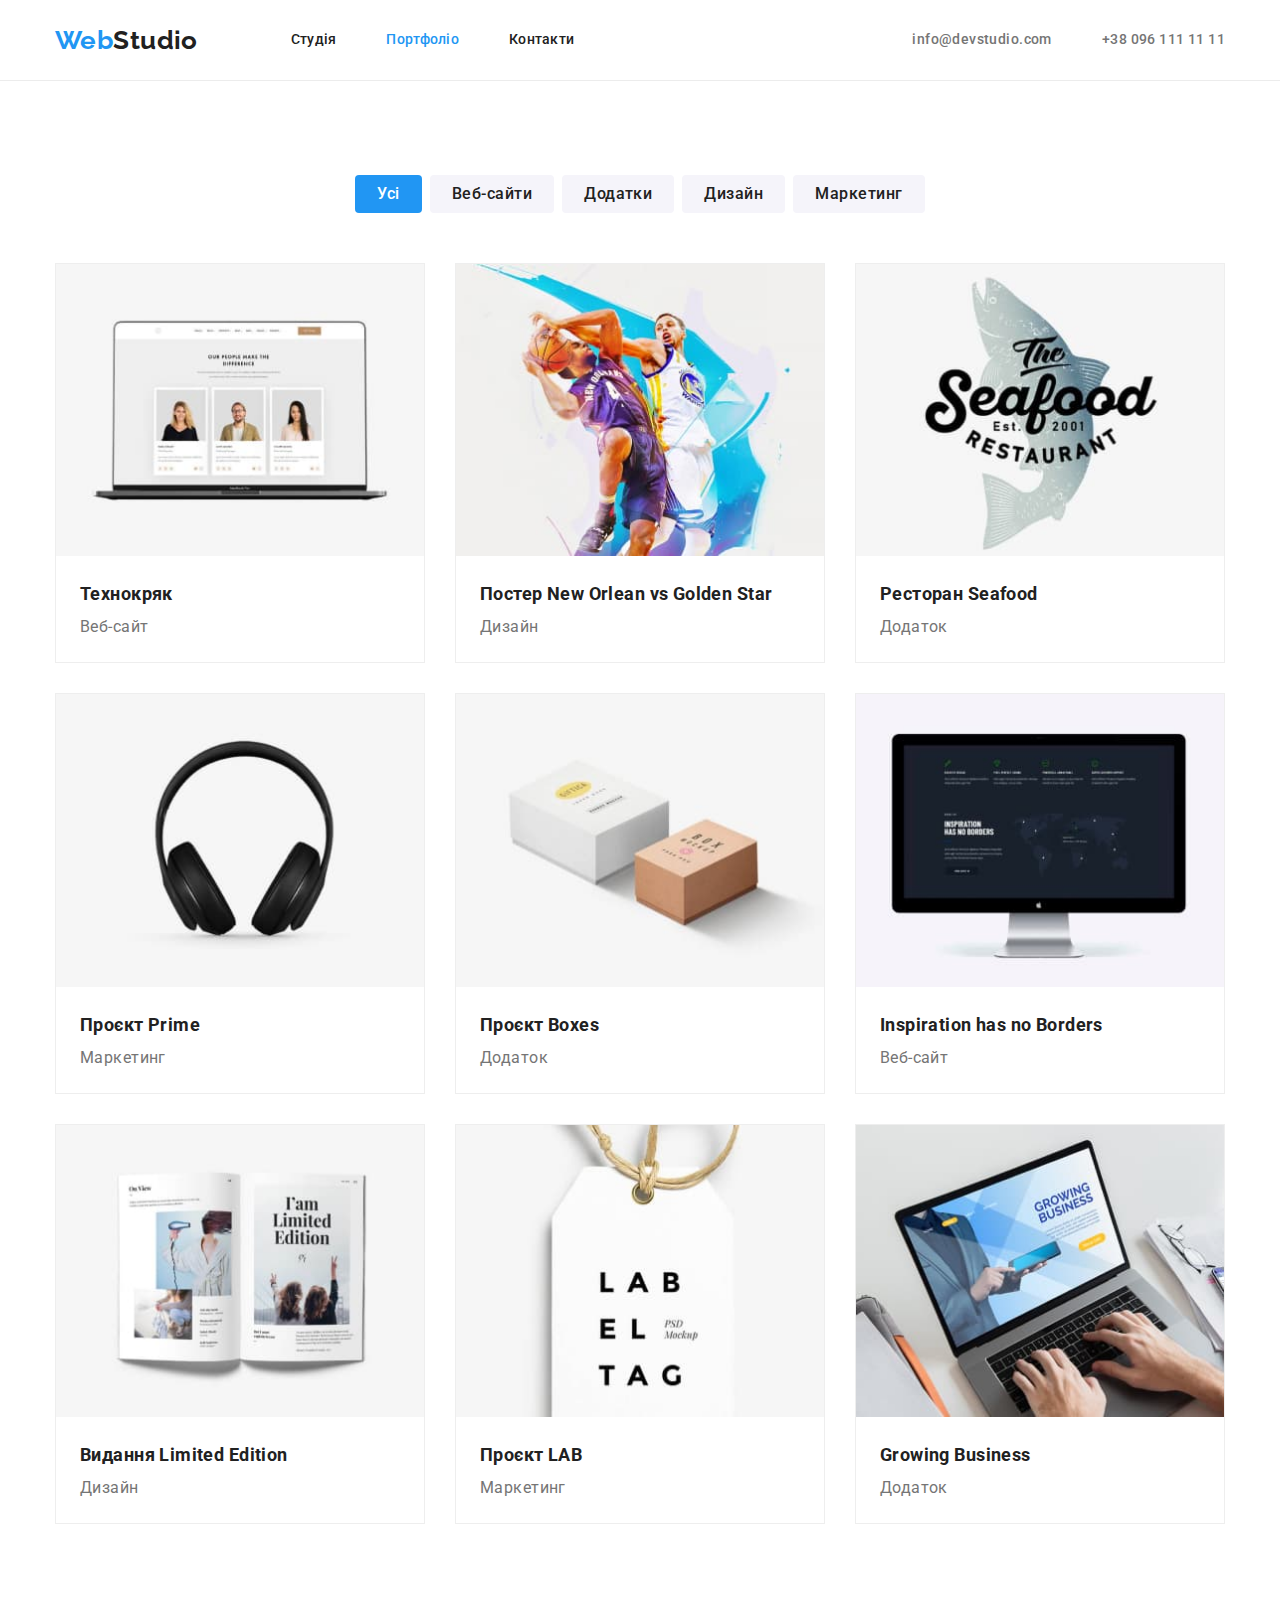
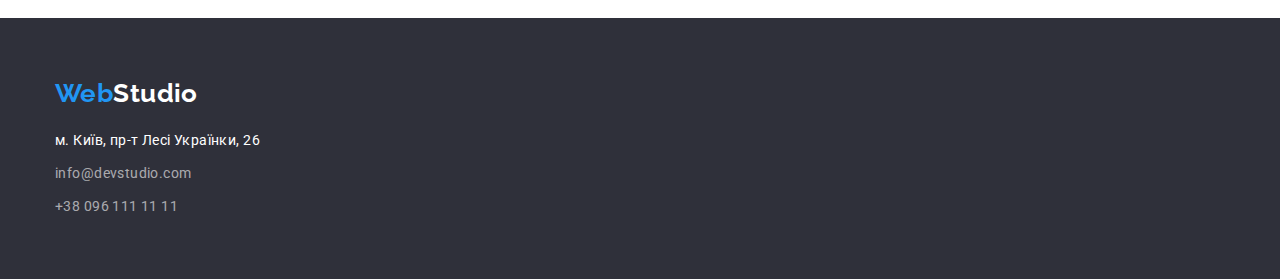
==== portfolio.html @ 283cc8db "Initial commit" ====
<!DOCTYPE html>
<html lang="uk">
  <head>
    <meta charset="UTF-8" />
    <meta http-equiv="X-UA-Compatible" content="IE=edge" />
    <meta name="viewport" content="width=device-width, initial-scale=1.0" />
    <title>Портфоліо</title>
    <!--font famaly------------------>
    <link rel="preconnect" href="https://fonts.googleapis.com" />
    <link rel="preconnect" href="https://fonts.gstatic.com" crossorigin />
    <link
      href="https://fonts.googleapis.com/css2?family=Montserrat:wght@400;700&family=Raleway:wght@700&family=Roboto:wght@400;500;700;900&display=swap"
      rel="stylesheet"
    />

    <!-- normalize ------------------>
<link rel="stylesheet" href="https://cdnjs.cloudflare.com/ajax/libs/modern-normalize/1.1.0/modern-normalize.css" 
integrity="sha512-Y0MM+V6ymRKN2zStTqzQ227DWhhp4Mzdo6gnlRnuaNCbc+YN/ZH0sBCLTM4M0oSy9c9VKiCvd4Jk44aCLrNS5Q==" crossorigin="anonymous" referrerpolicy="no-referrer" />

    <!--style------------------>
    <link rel="stylesheet" href="./css/style.css" />
  </head>

  <body class="body">
    <header class="header">
      <div class="container">
        <div class="main-nav">
          <nav class="header-nav">
            <a class="logo link" href="./index.html">
              Web<span class="accent">Studio</span></a>
            <ul class="header-nav-list list">
              <li class="header-nav-item">
                <a class="header-nav-link link" href="./index.html">Студія</a>
              </li>
              <li class="header-nav-item">
                <a class="header-nav-link link current" href="./portfolio.html"
                  >Портфоліо</a
                >
              </li>
              <li class="header-nav-item">
                <a class="header-nav-link link" href="">Контакти</a>
              </li>
            </ul>
          </nav>
          <ul class="contact-list list">
            <li class="contact-email list">
              <a class="contact-email-link link" href="mailto:info@devstudio.com"
                >info@devstudio.com</a>
            </li>
            <li class="contact-phone list">
              <a class="contact-phone-link link" href="tel:+380961111111"
                >+38 096 111 11 11</a>
            </li>
          </ul>
        </div>
        
      </div>    
    </header>

    <!-- about ------------------>

    <main>
      <section class="portfolio section">      
        <div class="container">
          <h1 class="visually-hidden">Портфоліо</h1>
          <ul class="products-list">
            <li class="products-item list">
              <button class="examples-btn active-btn" type="button">Усі</button>
            </li>
            <li class="products-item list">
              <button class="examples-btn" type="button">Веб-сайти</button>
            </li>
            <li class="products-item list">
              <button class="examples-btn" type="button">Додатки</button>
            </li>
            <li class="products-item list">
              <button class="examples-btn" type="button">Дизайн</button>
            </li>
            <li class="products-item list">
              <button class="examples-btn" type="button">Маркетинг</button>
            </li>
          </ul>

          <!-- examples ----------------->

          <ul class="examples">
            <li class="examples-item list">
              <article class="products-card">
                <div class="products-card">
                  <a class="image link" href="image-technokrjak">
                    <img
                      src="./images/technokrjak.jpg"
                      alt="technokrjak"
                      width="370"
                      height="294"
                    />
                    <div class="examples-content">
                      <h3 class="examples-title">Технокряк</h3>
                      <p class="examples-text">Веб-сайт</p>
                    </div>
                   </a>
               </article>   
               </li>
  
            <li class="examples-item list">
              <a class="image link" href="">
                <img
                  src="./images/new-orlean.jpg"
                  alt="new-orlean"
                  width="370"
                  height="294"
                />
                <div class="examples-content">
                  <h3 class="examples-title">
                    Постер <span lang="en">New Orlean vs Golden Star</span>
                  </h3>
                  <p class="examples-text">Дизайн</p>
                </a>
                </div>
               </li>
  
            <li class="examples-item list">
              <a class="image link" href="">
                <img
                  src="./images/restoran-seafood.jpg"
                  alt="restoran-seafood"
                  width="370"
                  height="294"
                />
                <div class="examples-content">
                  <h3 class="examples-title">
                    Ресторан <span lang="en">Seafood</span>
                  </h3>
                  <p class="examples-text">Додаток</p>
                </a>
                </div>
                </li>
  
            <li class="examples-item list">
              <a class="image link" href="">
                <img
                  src="./images/proekt-prime.jpg"
                  alt="proekt-prime"
                  width="370"
                  height="294"
                />
                <div class="examples-content">
                  <h3 class="examples-title">
                    Проєкт <span lang="en">Prime</span>
                  </h3>
                  <p class="examples-text">Маркетинг</p>
                </a>
                </div>
                </li>
  
            <li class="examples-item list">
              <a class="image link" href="">
                <img
                  src="./images/projekt-boxes.jpg"
                  alt="proekt-prime"
                  width="370"
                  height="294"
                />
                <div class="examples-content">
                  <h3 class="examples-title">
                    Проєкт <span lang="en">Boxes</span>
                  </h3>
                  <p class="examples-text">Додаток</p>
                </a>
                </div>
            </li>
  
            <li class="examples-item list">
              <a class="image link" href="">
                <img
                  src="./images/inspiration.jpg"
                  alt="inspiration-has-no-borders"
                  width="370"
                  height="294"
                />
                <div class="examples-content">
                  <h3 class="examples-title">
                    <span lang="en">Inspiration has no Borders</span>
                  </h3>
                  <p class="examples-text">Веб-сайт</p>
                </a>
                </div>
                </li>
  
            <li class="examples-item list">
              <a class="image link" href="">
                <img
                  src="./images/limited-edition.jpg"
                  alt="publishing-limited-edition"
                  width="370"
                  height="294"
                />
                <div class="examples-content">
                  <h3 class="examples-title">
                    Видання <span lang="en">Limited Edition</span>
                  </h3>
                  <p class="examples-text">Дизайн</p>
                </a>
                </div>
            </li>
  
            <li class="examples-item list">
              <a class="image link" href="">
                <img
                  src="./images/projekt-lab.jpg"
                  alt="projekt-lab"
                  width="370"
                  height="294"
                />
                <div class="examples-content">
                  <h3 class="examples-title">Проєкт <span lang="en">LAB</span></h3>
                  <p class="examples-text">Маркетинг</p>
                </a>
                </div>
                </li>
  
            <li class="examples-item list">
              <a class="image link" href="">
                <img
                  src="./images/growing-business.jpg"
                  alt="growing-business"
                  width="370"
                  height="294"
                />
                <div class="examples-content">
                  <h3 class="examples-title">
                    <span lang="en">Growing Business</span>
                  </h3>
                  <p class="examples-text">Додаток</p>
                </a>
                </div>
               </li>
          </ul>
        </div>
       </section>
    </main>

<!-- footer ------------------>

    <footer class="footer">
      <div class="container">
        <a class="logo link" href="./index.html">
          Web<span class="logo-down">Studio</span>
        </a>
        <address class="address">м. Київ, пр-т Лесі Українки, 26</address>
        <ul class="contact-list-down">
          <li class="contact-email-down list">
            <a
              class="contact-email-link-footer link"
              href="mailto:info@devstudio.com"
              >info@devstudio.com</a
            >
          </li>
          <li class="contact-phone list">
            <a class="contact-phone-link-footer link" href="tel:+380961111111"
              >+38 096 111 11 11</a
            >
          </li>
        </ul>
      </div>
      
    </footer>
  </body>
</html>
---- css/style.css ----
:root {
  --accent-color: #2196f3;
  --primary-text-color: #212121;
  --secondary-text-color: #757575;
  --white-text-color: #ffffff;
  --card-set-gap: 30px;
}

.body {
  font-family: "Roboto", sans-serif;
  background-color: var(--white-text-color);
  font-size: 14px;
  letter-spacing: 0.03em;
  color: var(--primary-text-color);
}

/* reset */

html {
  box-sizing: border-box;
}

*,
*::after,
*::before {
  box-sizing: inherit;
}

/* Stili obnulenija verhnih otstupov u elementa */
h1,
h2,
h3,
h4,
h5,
h6,
p {
  margin: 0;
}

/* Klass dlja onulenija bazovih swojstw u spiskov */
.list {
  list-style: none;
  padding-left: 0;
  margin: 0;
}

/* Klass dlja obnulenija bazowih swojstv u ssilok */
.link {
  text-decoration: none;
  color: inherit;
}

/* Swojtwa dlja korrektnogo otobragenija kartinok */
img {
  display: block;
  max-width: 100%;
  height: auto;
}

/* Swojstwa dlja obnulenija kursiwa u address */
address {
  font-style: normal;
}

.container {
  width: 1200px;
  margin: 0px auto;
  padding-left: 15px;
  padding-right: 15px;
}


/* header -----------------*/

.header {
  
  border-bottom: 1px solid #ececec;
}



.header-nav,
.header-nav-list,
.contact-list
{
  display: flex;
  align-items: center;
}


.main-nav {
  display: flex;
  align-items: center;
}

.header-nav-list,
.contact-list {
  gap: 50px;
}

.header-nav-list {
  margin-left: 93px;
}


.contact-list {
  display: flex;
  margin-left: auto;
}

.logo {
  font-family: "Raleway";
  font-weight: 700;
  font-size: 26px;
  line-height: 1.19;
  color: var(--accent-color);
  display: block;
  margin-left: 0;
  margin-right: auto;
}

.accent {
  color: var(--primary-text-color);
}

.header-nav-link {
  font-weight: 500;
  line-height: 1.14;
  letter-spacing: 0.02em;
  color: var(--primary-text-color);
  display: block;
  padding-top: 32px;
  padding-bottom: 32px;
}

.header-nav-link:hover,
.header-nav-link:focus {
  color: var(--accent-color);
}

.header-nav-link.current {
  color: var(--accent-color);
}

.contact-email-link,
.contact-phone-link {
  font-weight: 500;
  line-height: 1.71;
  color: var(--secondary-text-color);
}

.contact-email-link:hover,
.contact-email-link:focus {
  color: #188ce8;
}

.contact-phone-link:hover,
.contact-phone-link:focus {
  color: #188ce8;
}

/* hero -----------------*/

.hero {
  background-color: #2f303a;
  text-align: center;
  padding-top: 200px;
  padding-bottom: 200px;
}

.hero-title {
  font-weight: 900;
  font-size: 44px;
  line-height: 1.36;
  letter-spacing: 0.06em;
  color: var(--white-text-color);
  width: 696px;
  margin-left: auto;
  margin-right: auto;
  margin-bottom: 30px;
}

.buttons-item:active {
  background-color: var(--accent-text-color);
  box-shadow: 0px 3px 1px rgba(0, 0, 0, 0.1), 0px 1px 2px rgba(0, 0, 0, 0.08), 0px 2px 2px rgba(0, 0, 0, 0.12);
}

.btn {
  cursor: pointer;
  font-family: "Roboto";
  font-style: normal;
  font-weight: 700;
  font-size: 16px;
  line-height: 1.88;
  letter-spacing: 0.03em;
  color: var(--white-text-color);
  background-color: var(--accent-color);
  display: inline-block;
  border-style: none;
  box-shadow: 0px 3px 1px  rgba(0, 0, 0, 0.1), 0px 1px 2px rgba(0, 0, 0, 0.08), 
  0px 2px 2px rgba(0, 0, 0, 0.12);
  margin-left: auto;
  margin-right: auto;
  background: #2196f3;
  border-radius: 4px;
  padding: 10px 32px;
}

.btn:hover,
.btn:focus {
  background-color: #188ce8;
}


.visually-hidden {
  position: absolute;
  width: 1px;
  height: 1px;
  margin: -1px;
  border: 0;
  padding: 0;
  white-space: nowrap;
  clip-path: inset(100%);
  clip: rect(0 0 0 0);
  overflow: hidden;
}

.advences-toptitle {
  line-height: 1.14;
  letter-spacing: 0.03em;
  text-transform: uppercase;
  color: var(--primary-text-color);
  font-size: 14px;
 margin-bottom: 10px; 
}

.advances {
  padding-top: 94px;
  padding-bottom: 0;
}

.our-team {
  background-color: #f5f4fa;
  padding-top: 94px;
    padding-bottom: 94px;
}

.our-work {
  padding-top: 94px;
  padding-bottom: 94px;
}


.our-work-list:nth-child(3n) {
  margin-right: 0;
}

.advences-text {
  line-height: 1.71;
  color: var(--secondary-text-color);
}


.advences-list {
  display: flex;
  gap: 30px;
}

.advences-item {
  width: 270px;
}

.section-title {
  font-size: 36px;
  line-height: 1.17;
  text-align: center;
  margin-left: auto;
  margin-right: auto;
  margin-bottom: 50px;
}

.our-work-list,
.our-team-list {
display: flex;
gap: 30px;
}



.our-team-item {
  width: 270px;
  background-color: var(--main-color);
  border-bottom-left-radius: 4px;
  border-bottom-right-radius: 4px;
  box-shadow: 0px 1px 3px rgb(0 0 0 /12%),
  0px 1px 1px rgb(0 0 0 /14%),
  0px 2px 1px rgb(0 0 0 /20%);
  text-align: center;
  padding-bottom: 30px;
  background-color: #ffffff;
}

.our-team-name {
  font-weight: 500;
  font-size: 16px;
  line-height: 1.19;
  color: var(--primary-text-color);
  margin-top: 30px;
  margin-bottom: 10px;
}

.our-team-text {
  font-size: 16px;
  line-height: 1.19;
  color: var(--secondary-text-color);
}

/* footer--- */

.address {
  line-height: 1.71;
  color: var(--white-text-color);
  font-style: normal;
margin-top: 20px;
margin-bottom: 9px;
}

.contact-list-down {
  padding: 0;
margin: 0;
}


.contact-email-down {
  margin-bottom: 9px;
}

/* portfolio --------------------------------*/

.portfolio {
  padding-top: 94px;
  padding-bottom: 94px;
}


.examples {
  
  list-style: none;
  display: flex;
  flex-wrap: wrap;
  margin-top: 0;
  margin-bottom: 0;
  padding-left: 0;
  gap: 30px;

}



.examples > .examples-item {
  flex-basis: calc((100% - 60px) / 3);
  border: 1px solid #eeeeee;
}

.examples-item:nth-child(3n) {
margin-right: 0;
}

.examples-title {
  font-size: 18px;
  line-height: 2;
  color: var(--primary-text-color);

}

.examples-text {
  font-size: 16px;
  line-height: 1.88;
  color: var(--secondary-text-color);
}



.examples-btn:hover,
.examples-btn:focus {
  color: var(--white-text-color);
  background-color: var(--accent-color);
}

.examples-content {
  padding: 20px 24px;
}

.examples-btn {
  cursor: pointer;
  font-family: "Roboto";
  font-style: normal;
  font-weight: 500;
  font-size: 16px;
  line-height: 1.62;
  letter-spacing: 0.03em;
  color: var(--primary-text-color);
  background-color: #f5f4fa;
  border-style: none;
  padding: 6px 22px;
  border-radius: 4px;
}

.active-btn {
  background-color: var(--accent-color);
  color: #ffffff;}


.footer {
  background-color: #2f303a;
  padding-top: 60px;
  padding-bottom: 60px;
}

.logo-down {
  color: var(--white-text-color);
  padding-top: 20px;
}

.contact-email-link-footer {
  line-height: 1.71;
  color: rgba(255, 255, 255, 0.6);
}

.contact-phone-link-footer {
  line-height: 1.71;
  color: rgba(255, 255, 255, 0.6);
  display: block;
}


.contact-email-link-footer:hover,
.contact-email-link-footer:focus {
  color: #188ce8;
}

.contact-phone-link-footer:hover,
.contact-phone-link-footer:focus {
  color: #188ce8;
}

 .products-list {
  display: flex;
  flex-wrap: wrap;
  justify-content: center;
  gap: 8px;
  text-align: center;
  padding-left: 0;
  margin-top: 0;
  margin-bottom: 50px;
 }
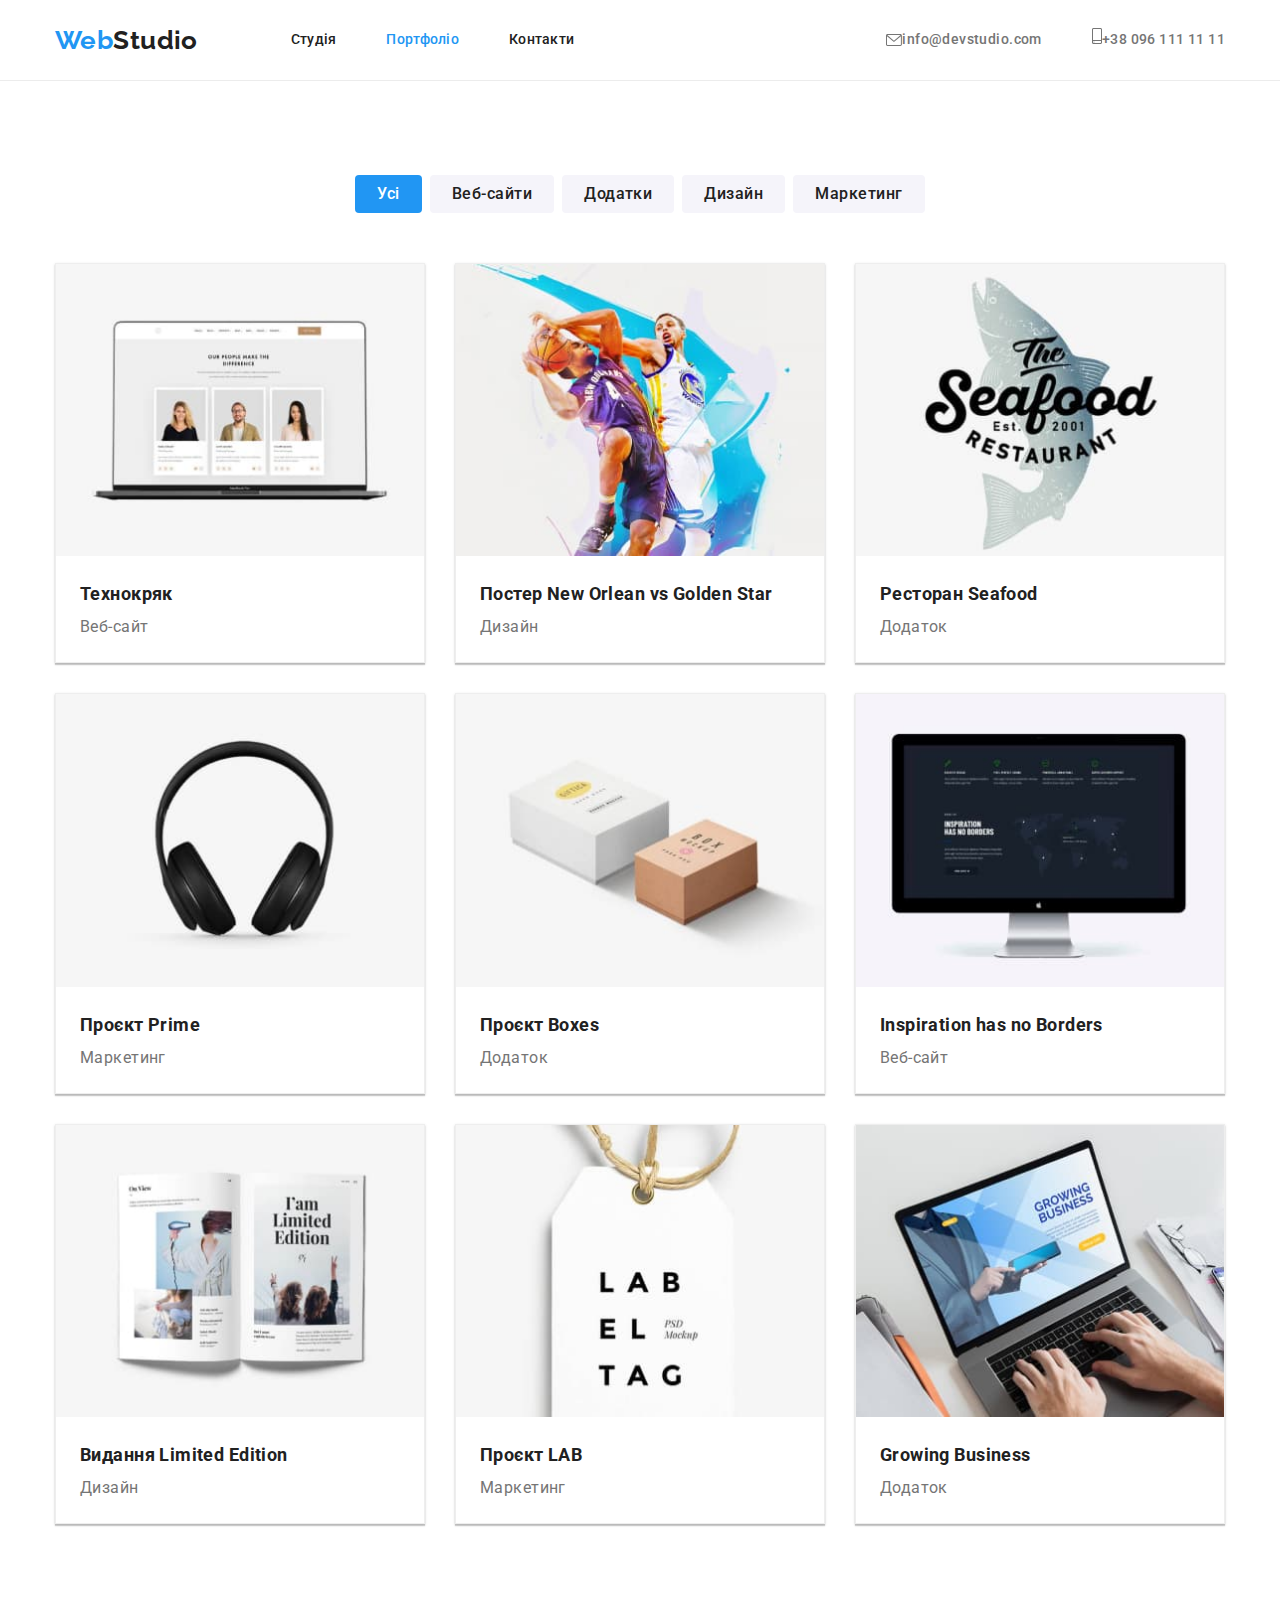
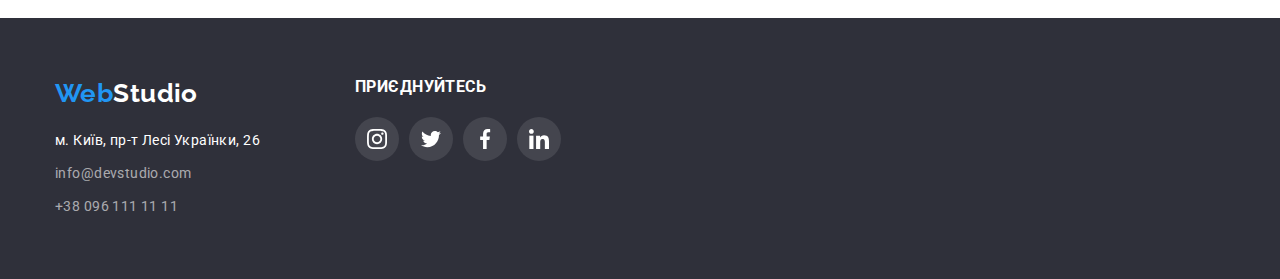
==== commit 8bbb1140: "v1" ====
--- a/portfolio.html
+++ b/portfolio.html
@@ -28,30 +28,34 @@
           <nav class="header-nav">
             <a class="logo link" href="./index.html">
               Web<span class="accent">Studio</span></a>
-            <ul class="header-nav-list list">
-              <li class="header-nav-item">
-                <a class="header-nav-link link" href="./index.html">Студія</a>
-              </li>
-              <li class="header-nav-item">
-                <a class="header-nav-link link current" href="./portfolio.html"
-                  >Портфоліо</a
-                >
-              </li>
-              <li class="header-nav-item">
-                <a class="header-nav-link link" href="">Контакти</a>
-              </li>
+              <ul class="header-nav-list list">
+                <li class="header-nav-item">
+                  <a class="header-nav-link link" href="./index.html">Студія</a>
+                </li>
+                <li class="header-nav-item">
+                  <a class="header-nav-link link current" href="./portfolio.html">Портфоліо</a>
+                </li>
+                <li class="header-nav-item">
+                  <a class="header-nav-link link" href="">Контакти</a>
+                </li>
+              </ul>
+            </nav>
+            <ul class="contact-list list">
+        
+              <li class="contact-email-item">
+                <a class="contact-email-link link" href="mailto:info@devstudio.com">
+                <svg width="16" height="12" class="email-icons">
+                  <use href="./images/icons.svg#icon-envelope-hover"></use>
+                </svg>info@devstudio.com
+              </a></li>
+        
+              <li class="contact-phone-item">
+                <a class="contact-phone-link link" href="tel:+380961111111">
+                <svg width="10" height="16" class="email-icons">
+                  <use href="./images/icons.svg#icon-smartphone"></use>
+                </svg>+38 096 111 11 11
+              </a></li>
             </ul>
-          </nav>
-          <ul class="contact-list list">
-            <li class="contact-email list">
-              <a class="contact-email-link link" href="mailto:info@devstudio.com"
-                >info@devstudio.com</a>
-            </li>
-            <li class="contact-phone list">
-              <a class="contact-phone-link link" href="tel:+380961111111"
-                >+38 096 111 11 11</a>
-            </li>
-          </ul>
         </div>
         
       </div>    
@@ -242,28 +246,53 @@
 
 <!-- footer ------------------>
 
-    <footer class="footer">
-      <div class="container">
-        <a class="logo link" href="./index.html">
-          Web<span class="logo-down">Studio</span>
-        </a>
-        <address class="address">м. Київ, пр-т Лесі Українки, 26</address>
-        <ul class="contact-list-down">
-          <li class="contact-email-down list">
-            <a
-              class="contact-email-link-footer link"
-              href="mailto:info@devstudio.com"
-              >info@devstudio.com</a
-            >
-          </li>
-          <li class="contact-phone list">
-            <a class="contact-phone-link-footer link" href="tel:+380961111111"
-              >+38 096 111 11 11</a
-            >
-          </li>
-        </ul>
-      </div>
-      
-    </footer>
+<footer class="footer">
+  <div class="container footer-soc">
+    <section class="contacts">
+      <a class="logo link" href="./index.html">
+        Web<span class="logo-down">Studio</span>
+      </a>
+      <address class="address">м. Київ, пр-т Лесі Українки, 26</address>
+      <ul class="contact-list-down">
+        <li class="contact-email-down list">
+          <a
+            class="contact-email-link-footer link"
+            href="mailto:info@devstudio.com"
+            >info@devstudio.com</a
+          >
+        </li>
+        <li class="contact-phone list">
+          <a class="contact-phone-link-footer link" href="tel:+380961111111"
+            >+38 096 111 11 11</a
+          >
+        </li>
+      </ul>
+    </section>
+  
+    <section class="join-section">
+      <h3 class="join">ПРИЄДНУЙТЕСЬ</h3>
+      <ul class="join-soc-list list">
+        <li class="join-soc-items"><a href="#" class="join-soc-link link">
+          <svg width="20" height="20"
+          class="teams-soc-icons">
+            <use href="./images/icons.svg#icon-instagram"></use>
+          </svg>
+        </a></li>
+        <li class="join-soc-items"><a href="#" class="join-soc-link link"><svg width="20" height="20"
+          class="teams-soc-icons">
+            <use href="./images/icons.svg#icon-twitter"></use>
+          </svg></a></li>
+        <li class="join-soc-items"><a href="#" class="join-soc-link link"><svg width="20" height="20"
+          class="teams-soc-icons">
+            <use href="./images/icons.svg#icon-facebook"></use>
+          </svg></a></li>
+        <li class="join-soc-items"><a href="#" class="join-soc-link link"><svg width="20" height="20"
+          class="teams-soc-icons">
+            <use href="./images/icons.svg#icon-linkedin"></use>
+          </svg></a></li>
+      </ul>
+    </section>
+</div>
+</footer>
   </body>
 </html>
--- a/css/style.css
+++ b/css/style.css
@@ -157,7 +157,20 @@
 .contact-phone-link:hover,
 .contact-phone-link:focus {
   color: #188ce8;
-}
+} 
+
+.email-icons {
+  fill: currentColor;
+}
+
+.contact-email-link {
+  width: 100%;
+  height: 100%;
+display: flex;
+justify-content: center;
+align-items: center;
+}
+
 
 /* hero -----------------*/
 
@@ -166,6 +179,15 @@
   text-align: center;
   padding-top: 200px;
   padding-bottom: 200px;
+  max-width: 1600px;
+  height: 600px;
+  margin-left: auto;
+  margin-right: auto;
+  background-image: linear-gradient(rgba(47, 48, 58, 0.4), rgba(47, 48, 58, 0.4)), 
+  url(../images/hero_back.jpg);
+  background-repeat: no-repeat;
+  background-size: cover;
+  background-position: center;
 }
 
 .hero-title {
@@ -261,13 +283,34 @@
 }
 
 
+.advences-icons-list {
+  margin-bottom: 30px;
+}
+
+.advences-icons-link {
+  width: 100%;
+  height: 100%;
+display: flex;
+justify-content: center;
+align-items: center;
+}
+
+.advances-icon-items {
+ width: 270px;
+ height: 120px;
+ background-color: #F5F4FA;
+ background: #F5F4FA;
+border-radius: 4px;
+}
+
+.advences-icons-list {
+  display: flex;
+  gap: 30px;
+}
+
 .advences-list {
   display: flex;
   gap: 30px;
-}
-
-.advences-item {
-  width: 270px;
 }
 
 .section-title {
@@ -313,9 +356,87 @@
   font-size: 16px;
   line-height: 1.19;
   color: var(--secondary-text-color);
-}
-
-/* footer--- */
+  margin-bottom: 16px;
+}
+
+.teams-soc-list {
+  display: flex;
+  justify-content: center;
+  align-items: center;
+}
+
+.teams-soc-items {
+  width: 44px;
+  height: 44px;
+  color: #AFB1B8;
+}
+
+.teams-soc-items:not(:last-child) {
+  margin-right: 10px;
+}
+
+.teams-soc-link {
+  width: 100%;
+  height: 100%;
+  display: flex;
+  fill: #AFB1B8;
+  background-color: #fff;
+  border-radius: 50%;
+  justify-content: center;
+  align-items: center;
+  
+}
+
+.teams-soc-link:hover,
+.teams-soc-link:focus {
+  fill: var(--white-text-color);
+  background-color: var(--accent-color);
+}
+
+/* clients----------------------------- */
+
+.clients {
+  background-color: #fff;
+  padding-top: 94px;
+    padding-bottom: 94px;
+  }
+
+.clients-icons-list {
+  margin-top: 50px;
+}
+
+.clients-icons-link {
+  width: 100%;
+  height: 100%;
+display: flex;
+justify-content: center;
+align-items: center;
+fill: #AFB1B8;
+border: 1px solid #AFB1B8;
+border-radius: 4px;
+}
+
+.clients-icons-items {
+ width: 170px;
+ height: 92px;
+ background-color: #fff;
+ 
+}
+
+.clients-icons-list {
+  display: flex;
+  gap: 30px;
+}
+
+.clients-icons-link:hover,
+.clients-icons-link:focus {
+  fill: #2196F3;
+  background-color: var(--white-text-color);
+  border: 1px solid #2196F3;
+}
+
+
+/* footer---------------------------------- */
 
 .address {
   line-height: 1.71;
@@ -335,6 +456,57 @@
   margin-bottom: 9px;
 }
 
+.join {
+  font-weight: 700;
+  line-height: 1.15;
+  color: var(--white-text-color);
+  margin-bottom: 20px;
+  display: flex;
+}
+
+
+
+.contacts {
+  width: 300px;
+}
+
+
+.footer-soc {
+  display: flex;
+}
+
+.join-soc-list {
+  display: flex;
+}
+
+.join-soc-items {
+  width: 44px;
+  height: 44px;
+  color: #AFB1B8;
+}
+
+.join-soc-items:not(:last-child) {
+  margin-right: 10px;
+}
+
+
+.join-soc-link {
+  width: 100%;
+  height: 100%;
+  display: flex;
+  fill: #fff;
+  background-color: rgba(255, 255, 255, 0.1);
+  border-radius: 50%;
+  justify-content: center;
+  align-items: center;
+}
+
+.join-soc-link:hover,
+.join-soc-link:focus {
+  fill: var(--white-text-color);
+  background-color: var(--accent-color);
+}
+
 /* portfolio --------------------------------*/
 
 .portfolio {
@@ -356,6 +528,11 @@
 }
 
 
+.examples-item {
+  box-shadow: 0px 1px 3px rgb(0 0 0 /12%),
+  0px 1px 1px rgb(0 0 0 /6%),
+  0px 2px 1px rgb(0 0 0 /16%);
+}
 
 .examples > .examples-item {
   flex-basis: calc((100% - 60px) / 3);
@@ -385,6 +562,9 @@
 .examples-btn:focus {
   color: var(--white-text-color);
   background-color: var(--accent-color);
+  box-shadow: 0px 1px 3px rgb(0 0 0 /12%),
+  0px 1px 1px rgb(0 0 0 /14%),
+  0px 2px 1px rgb(0 0 0 /20%);
 }
 
 .examples-content {
@@ -455,3 +635,4 @@
   margin-bottom: 50px;
  }
 
+ 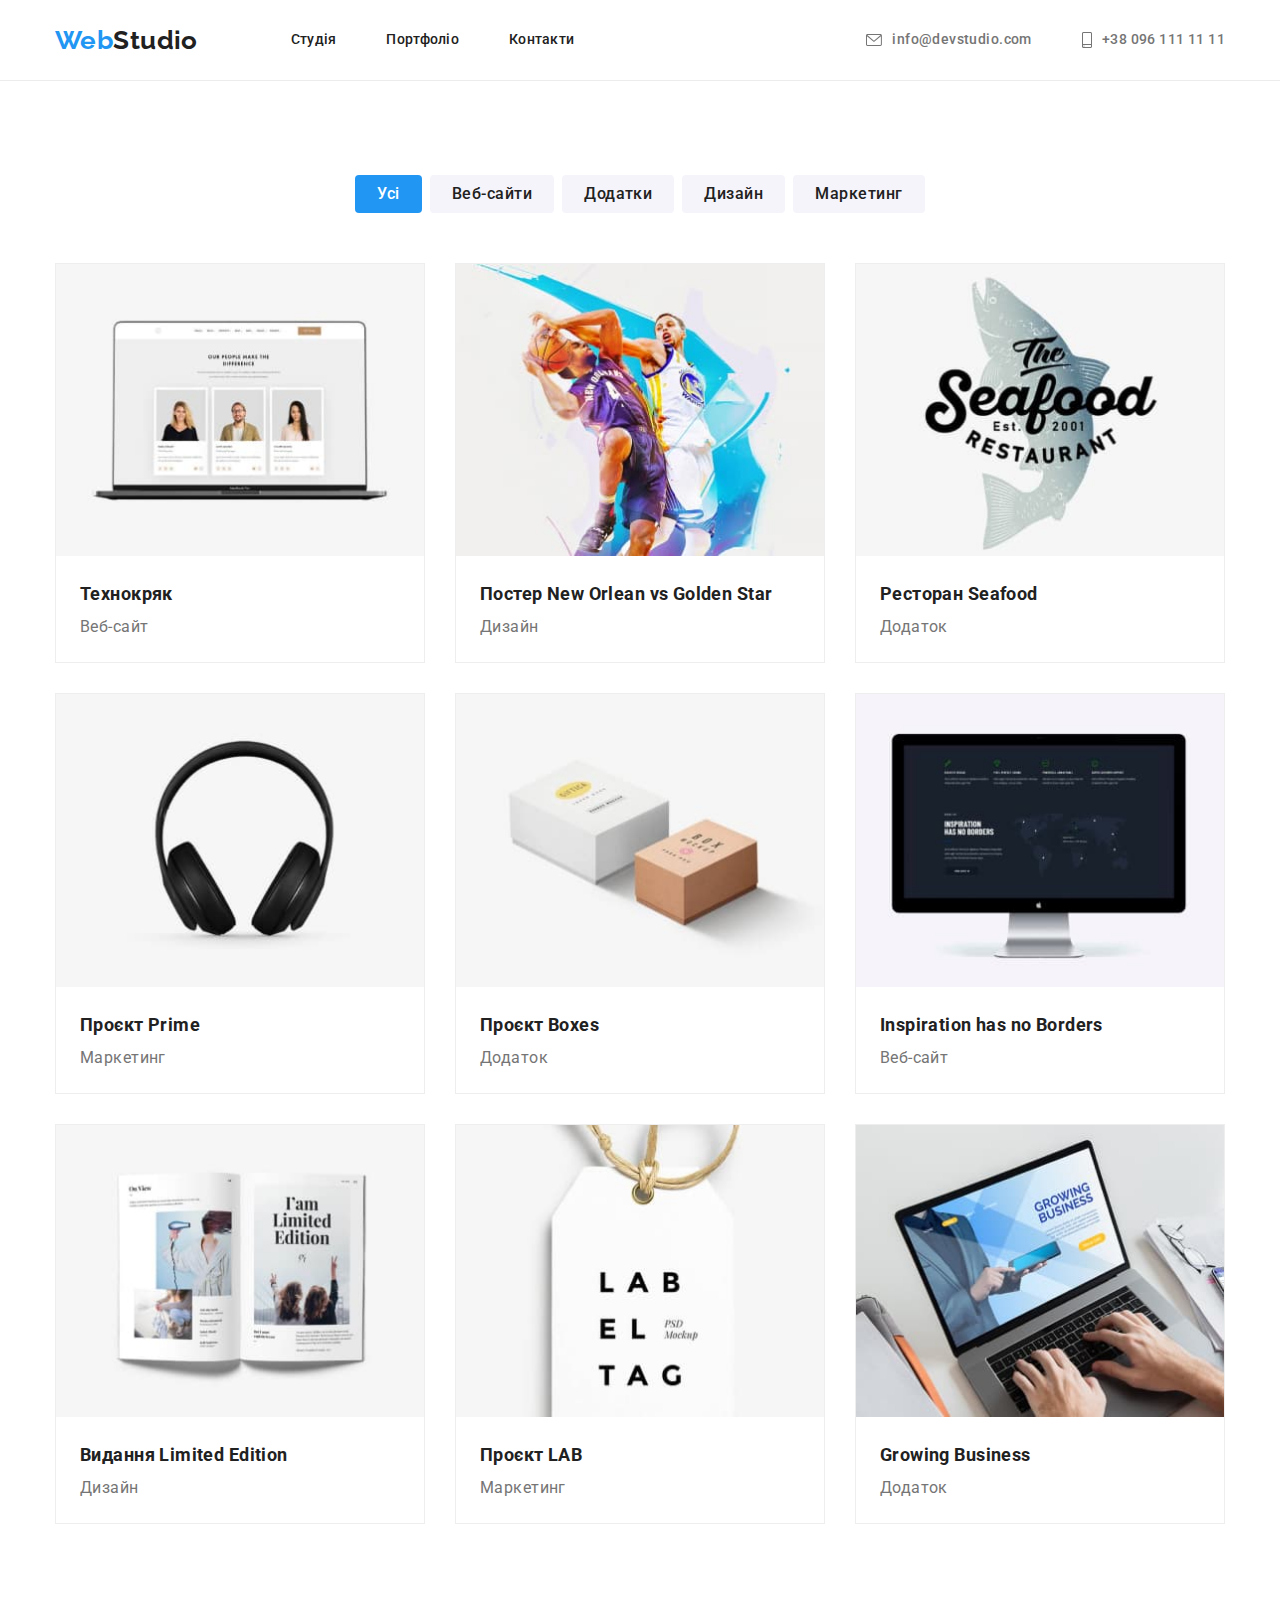
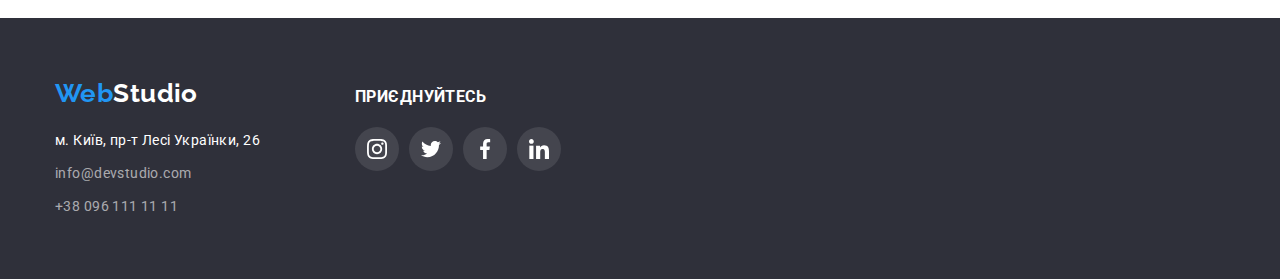
==== commit e2069951: "ver2" ====
--- a/portfolio.html
+++ b/portfolio.html
@@ -33,7 +33,7 @@
                   <a class="header-nav-link link" href="./index.html">Студія</a>
                 </li>
                 <li class="header-nav-item">
-                  <a class="header-nav-link link current" href="./portfolio.html">Портфоліо</a>
+                  <a class="header-nav-link link " href="./portfolio.html">Портфоліо</a>
                 </li>
                 <li class="header-nav-item">
                   <a class="header-nav-link link" href="">Контакти</a>
@@ -89,8 +89,8 @@
 
           <ul class="examples">
             <li class="examples-item list">
-              <article class="products-card">
-                <div class="products-card">
+              
+              
                   <a class="image link" href="image-technokrjak">
                     <img
                       src="./images/technokrjak.jpg"
@@ -103,7 +103,7 @@
                       <p class="examples-text">Веб-сайт</p>
                     </div>
                    </a>
-               </article>   
+                 
                </li>
   
             <li class="examples-item list">
--- a/css/style.css
+++ b/css/style.css
@@ -147,6 +147,8 @@
   font-weight: 500;
   line-height: 1.71;
   color: var(--secondary-text-color);
+  display: flex;
+  align-items: center;
 }
 
 .contact-email-link:hover,
@@ -161,7 +163,10 @@
 
 .email-icons {
   fill: currentColor;
-}
+  margin-right: 10px;
+  
+}
+
 
 .contact-email-link {
   width: 100%;
@@ -528,7 +533,8 @@
 }
 
 
-.examples-item {
+.examples-item:hover,
+.examples-item:focus {
   box-shadow: 0px 1px 3px rgb(0 0 0 /12%),
   0px 1px 1px rgb(0 0 0 /6%),
   0px 2px 1px rgb(0 0 0 /16%);
@@ -635,4 +641,6 @@
   margin-bottom: 50px;
  }
 
- + .footer-soc {
+  align-items: baseline;
+ }